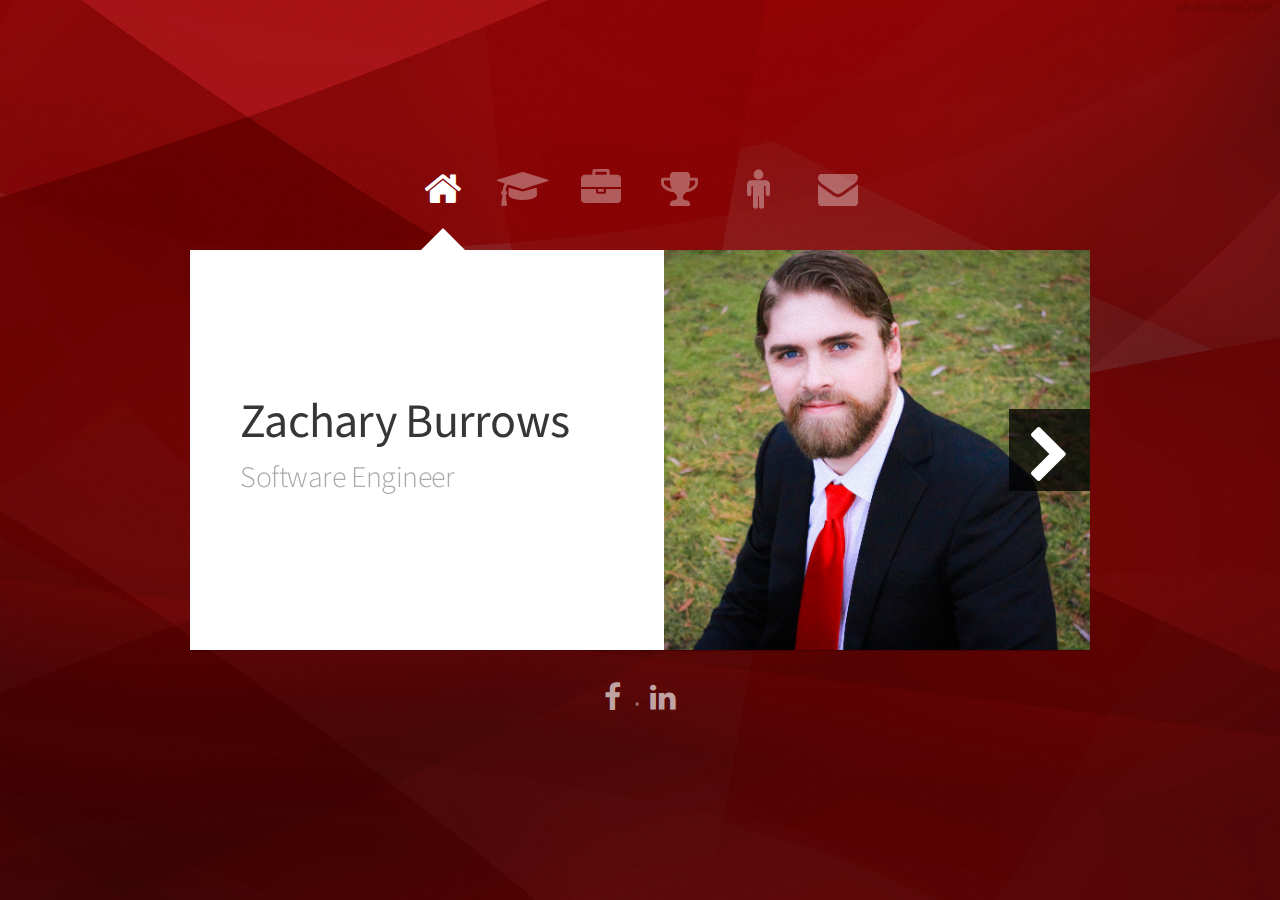
==== index.html @ f2e62079 "Got rough Award, Personal, and Contact pages up" ====
<!DOCTYPE HTML>

<html>
	<head>
		<title>Zachary Burrows</title>
		<meta charset="utf-8" />
		<meta name="viewport" content="width=device-width, initial-scale=1" />
		<!--[if lte IE 8]><script src="assets/js/ie/html5shiv.js"></script><![endif]-->
		<link rel="stylesheet" href="assets/css/main.css" />
		<noscript><link rel="stylesheet" href="assets/css/noscript.css" /></noscript>
		<!--[if lte IE 8]><link rel="stylesheet" href="assets/css/ie8.css" /><![endif]-->
	</head>
	<body>

		<!-- Wrapper-->	
			<div id="wrapper">

				<!-- Nav -->
					<nav id="nav">
						<a href="#me" class="icon fa-home active"><span>Home</span></a>
						<a href="#education" class="icon fa-graduation-cap"><span>Education</span></a>
						<a href="#work" class="icon fa-briefcase"><span>Work</span></a>
						<a href="#awards" class="icon fa-trophy"><span>Awards</span></a>
						<a href="#personal" class="icon fa-male"><span>Personal</span></a>
						<a href="#contact" class="icon fa-envelope"><span>Contact</span></a>

					</nav>

				<!-- Main -->
					<div id="main">

						<!-- Me -->
							<article id="me" class="panel">
								<header>
									<h1>Zachary Burrows</h1>
									<p>Software Engineer</p>
								</header>
								<a href="#education" class="jumplink pic">
									<span class="arrow icon fa-chevron-right"><span>See my work</span></span>
									<img src="images/me.jpg" alt="" />
								</a>
							</article>

						<!-- Education -->
							<article id="education" class="panel">
								<header>
									<h1>Education</h1>
								</header>
								<p>
									Bacheors of Science in Electrical Engineering, Minor in Computer Science, extra CS courses for fun, and starting a CS Masters Fall 2016.
									
									I guess you could say I like learning.
									
									Go ahead and check out my transcript! I suspect you'll find it satisfactory.   
								</p>
									<p>Current GPA:  3.70 / 4.00</p>
								
								
								<section>
									<div class="row">
										<div class="4u 12u$(mobile)">
											<a class="image fit"><img src="images/EasternWashingtonUniversity.png" alt=""></a>
											<p>Fall 2010 - Spring 2015</p>
										</div>
										<div class="4u 12u$(mobile)">
											<a class="image fit"><img src="images/SpokaneFallsCommunityCollege.gif" alt="">Fall 2009 - Spring 2010</a>
										</div>

										<div class="4u 12u$(mobile)">
											<a href="https://www.dropbox.com/s/ay23pczc81o7rcz/Zachary%20Burrows%20-%20Academic%20Transcript.pdf?dl=1" class="image fit"><img src="images/document-icon.png" alt="">DOWNLOAD TRANSCRIPT</a>
										</div>
									</div>
								</section>

								<section>
									<h2>Courses by Category</h2>

									<h3><br>Computer Science Coursework</h3>
									
										<table>
											<thead>
												<tr>
													<td><strong>Title</strong></td> 
													<td><strong>Grade</strong></td>
													<td><strong>Language/IDE</strong></td>
												</tr>
											</thead>
											<tr>
												<td>Programming Principles I</td> 
												<td>4.00</td>
												<td>JAVA in JGrasp</td>
											</tr>
											<tr>
												<td>Programming Principles II</td> 
												<td>4.00</td>
												<td>JAVA in JGrasp</td>
											</tr>
											<tr>
												<td>Data Structures</td> 
												<td>4.00</td>
												<td>JAVA in JGrasp</td>
											</tr>
											<tr>
												<td>Design Patterns</td> 
												<td>4.00</td>
												<td>JAVA and C# in JGrasp and VS</td>
											</tr>
											<tr>
												<td>C Programming for Engineers</td> 
												<td>3.00</td>
												<td>C in Codeblocks</td>
											</tr>
											<tr>
												<td>C and Unix Programming</td> 
												<td>4.00</td>
												<td>C in Ubuntu Terminal</td>
											</tr>
											<tr>
												<td>Operating Systems</td> 
												<td>3.20</td>
												<td>C in Ubuntu Terminal</td>
											</tr>
											
											<tr>
												<td>Relational Detabase Systems</td> 
												<td>3.80</td>
												<td>SQL in MySQL and Toad</td>
											</tr>

											<tr>
												<td>MATLAB</td> 
												<td>3.90</td>
												<td>Matlab Scripting</td>
											</tr>
											<tr>
												<td>Hardware Description Languages</td> 
												<td>3.40</td>
												<td>VHDL with Xilinx</td>
											</tr>
											
										</table>


									<h3><br>Electrical Engineering Coursework</h3>
									
										<table>
											<thead>
												<tr>
													<td><strong>Title</strong></td> 
													<td><strong>Grade</strong></td>
													<td><strong>Description</strong></td>
												</tr>
											</thead>

											<tr>
												<td>Digital Hardware</td> 
												<td>4.00</td>
												<td>Digital Design Basics, Boolean Algebra, etc.</td>
											</tr>
											<tr>
												<td>Digital Circuits</td> 
												<td>3.20</td>
												<td>Digital Circuit Design and Analysis</td>
											</tr>
											<tr>
												<td>Microcontroller Systems</td> 
												<td>4.00</td>
												<td>Microcontroller Development in C and Assembly</td>
											</tr>
											<tr>
												<td>Digital Signal Processing</td> 
												<td>3.60</td>
												<td>Digital Signal Analysis</td>
											</tr>
											<tr>
												<td>Control Systems</td> 
												<td>3.30</td>
												<td>State Machines, etc.</td>
											</tr>

											<tr>
												<td>Circuit Theory I</td> 
												<td>4.00</td>
												<td>Analog Circuit Analysis</td>
											</tr>
											<tr>
												<td>Circuit Theory II</td> 
												<td>3.90</td>
												<td>Analog Circuit Analysis</td>
											</tr>
											
											<tr>
												<td>Signals and Systems I</td> 
												<td>4.00</td>
												<td>Analog and Digital Signal Analysis</td>
											</tr>
											<tr>
												<td>Signals and Systems II</td> 
												<td>3.50</td>
												<td>Analog and Digital Signal Analysis</td>
											</tr>
											<tr>
												<td>Energy Systems</td> 
												<td>3.20</td>
												<td>Motors, Generators, and Energy Flow Analysis</td>
											</tr>
											
											<tr>
												<td>Engineering Applied EM</td> 
												<td>3.90</td>
												<td>Electromagnetism</td>
											</tr>
											
											<tr>
												<td>Senior Capstone Design Lab I</td> 
												<td>4.00</td>
												<td>Research, Design, and Documentation</td>
											</tr>
											<tr>
												<td>Senior Capstone Design Lab II</td> 
												<td>3.50</td>
												<td>Prototyping, Redesign, and Final Presentation</td>
											</tr>

											<tr>
												<td>Stochastic Processes + Lab</td> 
												<td>3.90</td>
												<td>Engineering Statistics</td>
											</tr>

											<tr>
												<td>Microelectronics I</td> 
												<td>3.30</td>
												<td>Transistors and Analog Circuit Analysis</td>
											</tr>
											<tr>
												<td>Microelectronics II</td> 
												<td>3.30</td>
												<td>Transistors and Analog Circuit Analysis</td>
											</tr>
											
											<tr>
												<td>Intro to Engineering Graphics</td> 
												<td>4.00</td>
												<td>Mechanical Drafting</td>
											</tr>
										</table>
								</section>
							</article>

						<!-- Work and Projects -->
							<article id="work" class="panel">
								<header>
									<h1>Work and Project Experience</h1>
								</header>

								<section>
									<h2>Resumé Download</h2>
									<div class="4u$ 12u$(mobile)">
										<a href="https://www.dropbox.com/s/5m5rz0taz5a165t/ZacharyBurrows%20-%20Resume.pdf?dl=1" class="image fit"><img src="images/download.png" alt=""></a>
									</div>
								</section>
								
								<section>
									<h2>Internships</h2>
									<p>
										My work has built my understanding of the tech industry, grown me into a better teammate, and taught me what I want to pursue as a career. I've been fortunate enough to work with software, manufacturing, maintenance, and product engineering teams with two globally renowned companies.
									</p>
									<div class="row">
										

										<div class="4u 12u$(mobile)">
											<a class="image fit"><img src="images/Kaiser_Aluminum.ico" alt=""></a>
											<h5>Engineering Intern</h5>
											<p>Summer 2015</p>
										</div>

										<div class="4u 12u$(mobile)">
											<a class="image fit"><img src="images/Itron.ico" alt=""></a>
											<h5>Engineering Intern</h5>
											<p>Summer 2013</p>
										</div>

										<div class="4u$ 12u$(mobile)">
											<a class="image fit"><img src="images/Itron.ico" alt=""></a>
											<h5>Engineering Intern</h5>
											<p>Summer 2012</p>
										</div>
									</div>
								</section>

								<section>
									<h2>Projects</h2>
									<p>
										I've completed a number of independent and class projects, some of which I revisit when I have ideas to improve them. This site and the Raspberry Pi web server it runs on are ongoing projects, and I'm currently working on porting my C# game "Wacky Warriors" into the Unity game engine.
									</p>
									<div class="row">
										<div class="4u 12u$(mobile)">
											<a class="image fit"><img src="images/PersonalWebsite.png" alt=""></a>
											<h5>Personal Website</h5>
											<p>December 2015 - Present</p>
										</div>
										<div class="4u 12u$(mobile)">
											<a class="image fit"><img src="images/Raspberry_Pi.jpg" alt=""></a>
											<h5>Raspberry Pi Web Server</h5>
											<p>Summer 2013 - Present</p>
										</div>
										<div class="4u 12u$(mobile)">
											<a class="image fit"><img src="images/CSCD349_Project.png" alt=""></a>
											<h5>Class Project: Wacky Warriors</h5>
											<p>Spring 2015 - Present</p>
										</div>
										<div class="4u 12u$(mobile)">
											<a class="image fit"><img src="images/WirelessPower.jpg" alt=""></a>
											<h5>Electrical Engineering Capstone: Wireless Power</h5>
											<p>Spring 2014</p>
										</div>
										<div class="4u 12u$(mobile)">
											<a class="image fit"><img src="images/technical_writing_project.jpg" alt=""></a>
											<h5>Class Project: Technical Writing</h5>
										</div>
									</div>
								</section>
							</article>

						<!-- Awards -->
							<article id="awards" class="panel">
								<header>
									<h1>Awards and Scholarships</h1>
									<p>
										Blurb here
									</p>
								</header>
								<section>
									<div class="row">
										<div class="4u 12u$(mobile)">
											<a class="image fit"><img src="images/IEEE_PES.jpg" alt=""></a>
											<h5>IEEE PES Scholar</h5>
											<p>2013 and 2014 School Years</p>
										</div>
									</div>
								</section>
							</article>

						<!-- Personal -->
							<article id="personal" class="panel">
								<header>
									<h1>Personal</h1>
									<p>
										My life hasn't been all work, school, and achievement. I love giving back and getting involved to my local community. Here are some examples of volunteer activities and just fun stuff I've been a part of.
									</p>
								</header>
								<section>
									<h3><br>Extracurricular Activities 1</h3>
									
										<table>
											<thead>
												<tr>
													<td><strong>Event</strong></td> 
													<td><strong>Description</strong></td> 
													<td><strong>Date</strong></td> 
												</tr>
											</thead>
											<tr>
												<td>Event Example that is longisher</td> 
												<td>Event description example that is relatively longish I suppose. I wonder what happens when it goes to another line...</td>
												<td>Date Example</td> 
											</tr>
										</table>
								</section>
								<section>
									<h3><br>Extracurricular Activities 2</h3>
									<div class="row">
										<div class="4u 12u$(mobile)">
											<a class="image fit"><img src="images/PersonalWebsite.png" alt=""></a>
											<h5>Personal Website</h5>
											<p>December 2015 - Present</p>
										</div>
									</div>
								</section>
							</article>

						<!-- Contact -->
							<article id="contact" class="panel">
								<header>
									<h1>Contact Me</h1>
								</header>

								<h3>Email</h3>
								<p>
									zburrows7@gmail.com
								</p>

								<h3>Phone</h3>
								<p>
									503 765 9206
								</p>

								<!--
								<section>
									<h3><br>Email</h3>
									<div class="row">
										<div class="4u 12u$(mobile)">
											<a class="image fit"><img src="images/PersonalWebsite.png" alt=""></a>
											<h5>Personal Website</h5>
											<p>December 2015 - Present</p>
										</div>
									</div>
								</section>
								-->
							</article>
					</div>

				<!-- Footer -->
					<div id="footer">
						<ul class="copyright">
							<li><a href="https://www.facebook.com/zachary.burrows.54" class="icon fa-facebook"></a></li>
							<li><a href="https://www.linkedin.com/in/zburrows" class="icon fa-linkedin"></a></li>
						</ul>
					</div>

			</div>

		<!-- Scripts -->
			<script src="assets/js/jquery.min.js"></script>
			<script src="assets/js/skel.min.js"></script>
			<script src="assets/js/skel-viewport.min.js"></script>
			<script src="assets/js/util.js"></script>
			<!--[if lte IE 8]><script src="assets/js/ie/respond.min.js"></script><![endif]-->
			<script src="assets/js/main.js"></script>

	</body>
</html>
---- assets/css/main.css ----
@import url("http://fonts.googleapis.com/css?family=Source+Sans+Pro:300,400,300italic,400italic");
@import url("font-awesome.min.css");
@charset "UTF-8";
@import url(font-awesome.min.css);
@import url("http://fonts.googleapis.com/css?family=Source+Sans+Pro:300");



/* Reset */

	html, body, div, span, applet, object, iframe, h1, h2, h3, h4, h5, h6, p, blockquote, pre, a, abbr, acronym, address, big, cite, code, del, dfn, em, img, ins, kbd, q, s, samp, small, strike, strong, sub, sup, tt, var, b, u, i, center, dl, dt, dd, ol, ul, li, fieldset, form, label, legend, table, caption, tbody, tfoot, thead, tr, th, td, article, aside, canvas, details, embed, figure, figcaption, footer, header, hgroup, menu, nav, output, ruby, section, summary, time, mark, audio, video {
		margin: 0;
		padding: 0;
		border: 0;
		font-size: 100%;
		font: inherit;
		vertical-align: baseline;
	}

	article, aside, details, figcaption, figure, footer, header, hgroup, menu, nav, section {
		display: block;
	}

	body {
		line-height: 1;
	}

	ol, ul {
		list-style: none;
	}

	blockquote, q {
		quotes: none;
	}

	blockquote:before, blockquote:after, q:before, q:after {
		content: '';
		content: none;
	}

	table {
		border-collapse: collapse;
		border-spacing: 0;
	}

	body {
		-webkit-text-size-adjust: none;
	}

/* Box Model */

	*, *:before, *:after {
		-moz-box-sizing: border-box;
		-webkit-box-sizing: border-box;
		box-sizing: border-box;
	}

/* Grid */

	.row {
		border-bottom: solid 1px transparent;
		-moz-box-sizing: border-box;
		-webkit-box-sizing: border-box;
		box-sizing: border-box;
	}

	.row > * {
		float: left;
		-moz-box-sizing: border-box;
		-webkit-box-sizing: border-box;
		box-sizing: border-box;
	}

	.row:after, .row:before {
		content: '';
		display: block;
		clear: both;
		height: 0;
	}

	.row.uniform > * > :first-child {
		margin-top: 0;
	}

	.row.uniform > * > :last-child {
		margin-bottom: 0;
	}

	.row.\30 \25 > * {
		padding: 0 0 0 0px;
	}

	.row.\30 \25 {
		margin: 0 0 -1px 0px;
	}

	.row.uniform.\30 \25 > * {
		padding: 0px 0 0 0px;
	}

	.row.uniform.\30 \25 {
		margin: 0px 0 -1px 0px;
	}

	.row > * {
		padding: 0 0 0 40px;
	}

	.row {
		margin: 0 0 -1px -40px;
	}

	.row.uniform > * {
		padding: 40px 0 0 40px;
	}

	.row.uniform {
		margin: -40px 0 -1px -40px;
	}

	.row.\32 00\25 > * {
		padding: 0 0 0 80px;
	}

	.row.\32 00\25 {
		margin: 0 0 -1px -80px;
	}

	.row.uniform.\32 00\25 > * {
		padding: 80px 0 0 80px;
	}

	.row.uniform.\32 00\25 {
		margin: -80px 0 -1px -80px;
	}

	.row.\31 50\25 > * {
		padding: 0 0 0 60px;
	}

	.row.\31 50\25 {
		margin: 0 0 -1px -60px;
	}

	.row.uniform.\31 50\25 > * {
		padding: 60px 0 0 60px;
	}

	.row.uniform.\31 50\25 {
		margin: -60px 0 -1px -60px;
	}

	.row.\35 0\25 > * {
		padding: 0 0 0 20px;
	}

	.row.\35 0\25 {
		margin: 0 0 -1px -20px;
	}

	.row.uniform.\35 0\25 > * {
		padding: 20px 0 0 20px;
	}

	.row.uniform.\35 0\25 {
		margin: -20px 0 -1px -20px;
	}

	.row.\32 5\25 > * {
		padding: 0 0 0 10px;
	}

	.row.\32 5\25 {
		margin: 0 0 -1px -10px;
	}

	.row.uniform.\32 5\25 > * {
		padding: 10px 0 0 10px;
	}

	.row.uniform.\32 5\25 {
		margin: -10px 0 -1px -10px;
	}

	.\31 2u, .\31 2u\24 {
		width: 100%;
		clear: none;
		margin-left: 0;
	}

	.\31 1u, .\31 1u\24 {
		width: 91.6666666667%;
		clear: none;
		margin-left: 0;
	}

	.\31 0u, .\31 0u\24 {
		width: 83.3333333333%;
		clear: none;
		margin-left: 0;
	}

	.\39 u, .\39 u\24 {
		width: 75%;
		clear: none;
		margin-left: 0;
	}

	.\38 u, .\38 u\24 {
		width: 66.6666666667%;
		clear: none;
		margin-left: 0;
	}

	.\37 u, .\37 u\24 {
		width: 58.3333333333%;
		clear: none;
		margin-left: 0;
	}

	.\36 u, .\36 u\24 {
		width: 50%;
		clear: none;
		margin-left: 0;
	}

	.\35 u, .\35 u\24 {
		width: 41.6666666667%;
		clear: none;
		margin-left: 0;
	}

	.\34 u, .\34 u\24 {
		width: 33.3333333333%;
		clear: none;
		margin-left: 0;
	}

	.\33 u, .\33 u\24 {
		width: 25%;
		clear: none;
		margin-left: 0;
	}

	.\32 u, .\32 u\24 {
		width: 16.6666666667%;
		clear: none;
		margin-left: 0;
	}

	.\31 u, .\31 u\24 {
		width: 8.3333333333%;
		clear: none;
		margin-left: 0;
	}

	.\31 2u\24 + *,
	.\31 1u\24 + *,
	.\31 0u\24 + *,
	.\39 u\24 + *,
	.\38 u\24 + *,
	.\37 u\24 + *,
	.\36 u\24 + *,
	.\35 u\24 + *,
	.\34 u\24 + *,
	.\33 u\24 + *,
	.\32 u\24 + *,
	.\31 u\24 + * {
		clear: left;
	}

	.\-11u {
		margin-left: 91.66667%;
	}

	.\-10u {
		margin-left: 83.33333%;
	}

	.\-9u {
		margin-left: 75%;
	}

	.\-8u {
		margin-left: 66.66667%;
	}

	.\-7u {
		margin-left: 58.33333%;
	}

	.\-6u {
		margin-left: 50%;
	}

	.\-5u {
		margin-left: 41.66667%;
	}

	.\-4u {
		margin-left: 33.33333%;
	}

	.\-3u {
		margin-left: 25%;
	}

	.\-2u {
		margin-left: 16.66667%;
	}

	.\-1u {
		margin-left: 8.33333%;
	}

	@media screen and (min-width: 737px) {

		.row > * {
			padding: 25px 0 0 25px;
		}

		.row {
			margin: -25px 0 -1px -25px;
		}

		.row.uniform > * {
			padding: 25px 0 0 25px;
		}

		.row.uniform {
			margin: -25px 0 -1px -25px;
		}

		.row.\32 00\25 > * {
			padding: 50px 0 0 50px;
		}

		.row.\32 00\25 {
			margin: -50px 0 -1px -50px;
		}

		.row.uniform.\32 00\25 > * {
			padding: 50px 0 0 50px;
		}

		.row.uniform.\32 00\25 {
			margin: -50px 0 -1px -50px;
		}

		.row.\31 50\25 > * {
			padding: 37.5px 0 0 37.5px;
		}

		.row.\31 50\25 {
			margin: -37.5px 0 -1px -37.5px;
		}

		.row.uniform.\31 50\25 > * {
			padding: 37.5px 0 0 37.5px;
		}

		.row.uniform.\31 50\25 {
			margin: -37.5px 0 -1px -37.5px;
		}

		.row.\35 0\25 > * {
			padding: 12.5px 0 0 12.5px;
		}

		.row.\35 0\25 {
			margin: -12.5px 0 -1px -12.5px;
		}

		.row.uniform.\35 0\25 > * {
			padding: 12.5px 0 0 12.5px;
		}

		.row.uniform.\35 0\25 {
			margin: -12.5px 0 -1px -12.5px;
		}

		.row.\32 5\25 > * {
			padding: 6.25px 0 0 6.25px;
		}

		.row.\32 5\25 {
			margin: -6.25px 0 -1px -6.25px;
		}

		.row.uniform.\32 5\25 > * {
			padding: 6.25px 0 0 6.25px;
		}

		.row.uniform.\32 5\25 {
			margin: -6.25px 0 -1px -6.25px;
		}

		.\31 2u\28desktop\29, .\31 2u\24\28desktop\29 {
			width: 100%;
			clear: none;
			margin-left: 0;
		}

		.\31 1u\28desktop\29, .\31 1u\24\28desktop\29 {
			width: 91.6666666667%;
			clear: none;
			margin-left: 0;
		}

		.\31 0u\28desktop\29, .\31 0u\24\28desktop\29 {
			width: 83.3333333333%;
			clear: none;
			margin-left: 0;
		}

		.\39 u\28desktop\29, .\39 u\24\28desktop\29 {
			width: 75%;
			clear: none;
			margin-left: 0;
		}

		.\38 u\28desktop\29, .\38 u\24\28desktop\29 {
			width: 66.6666666667%;
			clear: none;
			margin-left: 0;
		}

		.\37 u\28desktop\29, .\37 u\24\28desktop\29 {
			width: 58.3333333333%;
			clear: none;
			margin-left: 0;
		}

		.\36 u\28desktop\29, .\36 u\24\28desktop\29 {
			width: 50%;
			clear: none;
			margin-left: 0;
		}

		.\35 u\28desktop\29, .\35 u\24\28desktop\29 {
			width: 41.6666666667%;
			clear: none;
			margin-left: 0;
		}

		.\34 u\28desktop\29, .\34 u\24\28desktop\29 {
			width: 33.3333333333%;
			clear: none;
			margin-left: 0;
		}

		.\33 u\28desktop\29, .\33 u\24\28desktop\29 {
			width: 25%;
			clear: none;
			margin-left: 0;
		}

		.\32 u\28desktop\29, .\32 u\24\28desktop\29 {
			width: 16.6666666667%;
			clear: none;
			margin-left: 0;
		}

		.\31 u\28desktop\29, .\31 u\24\28desktop\29 {
			width: 8.3333333333%;
			clear: none;
			margin-left: 0;
		}

		.\31 2u\24\28desktop\29 + *,
		.\31 1u\24\28desktop\29 + *,
		.\31 0u\24\28desktop\29 + *,
		.\39 u\24\28desktop\29 + *,
		.\38 u\24\28desktop\29 + *,
		.\37 u\24\28desktop\29 + *,
		.\36 u\24\28desktop\29 + *,
		.\35 u\24\28desktop\29 + *,
		.\34 u\24\28desktop\29 + *,
		.\33 u\24\28desktop\29 + *,
		.\32 u\24\28desktop\29 + *,
		.\31 u\24\28desktop\29 + * {
			clear: left;
		}

		.\-11u\28desktop\29 {
			margin-left: 91.66667%;
		}

		.\-10u\28desktop\29 {
			margin-left: 83.33333%;
		}

		.\-9u\28desktop\29 {
			margin-left: 75%;
		}

		.\-8u\28desktop\29 {
			margin-left: 66.66667%;
		}

		.\-7u\28desktop\29 {
			margin-left: 58.33333%;
		}

		.\-6u\28desktop\29 {
			margin-left: 50%;
		}

		.\-5u\28desktop\29 {
			margin-left: 41.66667%;
		}

		.\-4u\28desktop\29 {
			margin-left: 33.33333%;
		}

		.\-3u\28desktop\29 {
			margin-left: 25%;
		}

		.\-2u\28desktop\29 {
			margin-left: 16.66667%;
		}

		.\-1u\28desktop\29 {
			margin-left: 8.33333%;
		}

	}

	@media screen and (max-width: 736px) {

		.row > * {
			padding: 15px 0 0 15px;
		}

		.row {
			margin: -15px 0 -1px -15px;
		}

		.row.uniform > * {
			padding: 15px 0 0 15px;
		}

		.row.uniform {
			margin: -15px 0 -1px -15px;
		}

		.row.\32 00\25 > * {
			padding: 30px 0 0 30px;
		}

		.row.\32 00\25 {
			margin: -30px 0 -1px -30px;
		}

		.row.uniform.\32 00\25 > * {
			padding: 30px 0 0 30px;
		}

		.row.uniform.\32 00\25 {
			margin: -30px 0 -1px -30px;
		}

		.row.\31 50\25 > * {
			padding: 22.5px 0 0 22.5px;
		}

		.row.\31 50\25 {
			margin: -22.5px 0 -1px -22.5px;
		}

		.row.uniform.\31 50\25 > * {
			padding: 22.5px 0 0 22.5px;
		}

		.row.uniform.\31 50\25 {
			margin: -22.5px 0 -1px -22.5px;
		}

		.row.\35 0\25 > * {
			padding: 7.5px 0 0 7.5px;
		}

		.row.\35 0\25 {
			margin: -7.5px 0 -1px -7.5px;
		}

		.row.uniform.\35 0\25 > * {
			padding: 7.5px 0 0 7.5px;
		}

		.row.uniform.\35 0\25 {
			margin: -7.5px 0 -1px -7.5px;
		}

		.row.\32 5\25 > * {
			padding: 3.75px 0 0 3.75px;
		}

		.row.\32 5\25 {
			margin: -3.75px 0 -1px -3.75px;
		}

		.row.uniform.\32 5\25 > * {
			padding: 3.75px 0 0 3.75px;
		}

		.row.uniform.\32 5\25 {
			margin: -3.75px 0 -1px -3.75px;
		}

		.\31 2u\28mobile\29, .\31 2u\24\28mobile\29 {
			width: 100%;
			clear: none;
			margin-left: 0;
		}

		.\31 1u\28mobile\29, .\31 1u\24\28mobile\29 {
			width: 91.6666666667%;
			clear: none;
			margin-left: 0;
		}

		.\31 0u\28mobile\29, .\31 0u\24\28mobile\29 {
			width: 83.3333333333%;
			clear: none;
			margin-left: 0;
		}

		.\39 u\28mobile\29, .\39 u\24\28mobile\29 {
			width: 75%;
			clear: none;
			margin-left: 0;
		}

		.\38 u\28mobile\29, .\38 u\24\28mobile\29 {
			width: 66.6666666667%;
			clear: none;
			margin-left: 0;
		}

		.\37 u\28mobile\29, .\37 u\24\28mobile\29 {
			width: 58.3333333333%;
			clear: none;
			margin-left: 0;
		}

		.\36 u\28mobile\29, .\36 u\24\28mobile\29 {
			width: 50%;
			clear: none;
			margin-left: 0;
		}

		.\35 u\28mobile\29, .\35 u\24\28mobile\29 {
			width: 41.6666666667%;
			clear: none;
			margin-left: 0;
		}

		.\34 u\28mobile\29, .\34 u\24\28mobile\29 {
			width: 33.3333333333%;
			clear: none;
			margin-left: 0;
		}

		.\33 u\28mobile\29, .\33 u\24\28mobile\29 {
			width: 25%;
			clear: none;
			margin-left: 0;
		}

		.\32 u\28mobile\29, .\32 u\24\28mobile\29 {
			width: 16.6666666667%;
			clear: none;
			margin-left: 0;
		}

		.\31 u\28mobile\29, .\31 u\24\28mobile\29 {
			width: 8.3333333333%;
			clear: none;
			margin-left: 0;
		}

		.\31 2u\24\28mobile\29 + *,
		.\31 1u\24\28mobile\29 + *,
		.\31 0u\24\28mobile\29 + *,
		.\39 u\24\28mobile\29 + *,
		.\38 u\24\28mobile\29 + *,
		.\37 u\24\28mobile\29 + *,
		.\36 u\24\28mobile\29 + *,
		.\35 u\24\28mobile\29 + *,
		.\34 u\24\28mobile\29 + *,
		.\33 u\24\28mobile\29 + *,
		.\32 u\24\28mobile\29 + *,
		.\31 u\24\28mobile\29 + * {
			clear: left;
		}

		.\-11u\28mobile\29 {
			margin-left: 91.66667%;
		}

		.\-10u\28mobile\29 {
			margin-left: 83.33333%;
		}

		.\-9u\28mobile\29 {
			margin-left: 75%;
		}

		.\-8u\28mobile\29 {
			margin-left: 66.66667%;
		}

		.\-7u\28mobile\29 {
			margin-left: 58.33333%;
		}

		.\-6u\28mobile\29 {
			margin-left: 50%;
		}

		.\-5u\28mobile\29 {
			margin-left: 41.66667%;
		}

		.\-4u\28mobile\29 {
			margin-left: 33.33333%;
		}

		.\-3u\28mobile\29 {
			margin-left: 25%;
		}

		.\-2u\28mobile\29 {
			margin-left: 16.66667%;
		}

		.\-1u\28mobile\29 {
			margin-left: 8.33333%;
		}

	}

/* Basic */

	body {
		background-image: url("images/overlay.png"), url("images/bg.jpg");
		background-repeat: repeat, no-repeat;
		background-size: auto, 100% 100%;
		font-family: 'Source Sans Pro', sans-serif;
		font-weight: 300;
		color: #777777;
	}

		body.is-loading *, body.is-loading *:before, body.is-loading *:after {
			-moz-transition: none !important;
			-webkit-transition: none !important;
			-ms-transition: none !important;
			transition: none !important;
			-moz-animation: none !important;
			-webkit-animation: none !important;
			-ms-animation: none !important;
			animation: none !important;
		}

	input, textarea, select {
		font-family: 'Source Sans Pro', sans-serif;
		font-weight: 300;
		color: #777777;
	}

	strong, b, h1, h2, h3, h4, h5, h6 {
		font-weight: 400;
		color: #363636;
	}

	blockquote {
		border-left: solid 0.5em #ddd;
		padding: 1em 0 1em 2em;
		font-style: italic;
	}

	em, i {
		font-style: italic;
	}

	hr {
		border: 0;
		border-top: solid 1px #ddd;
		padding: 1.5em 0 0 0;
		margin: 1.75em 0 0 0;
	}

	sub {
		position: relative;
		top: 0.5em;
		font-size: 0.8em;
	}

	sup {
		position: relative;
		top: -0.5em;
		font-size: 0.8em;
	}

	br.clear {
		clear: both;
	}

	p, ul, ol, dl, table, blockquote, form {
		margin-bottom: 2em;
	}

/* Table */

	table {
		width: 100%;
	}

		table.default tbody tr {
			border-bottom: solid 1px #f4f4f4;
		}

		table.default td {
			padding: 0.5em 1em 0.5em 1em;
		}

		table.default th {
			text-align: left;
			font-weight: 400;
			padding: 0.5em 1em 0.5em 1em;
		}

		table.default thead {
			border-bottom: solid 2px #f4f4f4;
		}

/* Form */
	form label {
		display: block;
		font-weight: 400;
		color: #363636;
		margin: 0 0 1em 0;
	}

	form input[type="text"],
	form input[type="email"],
	form input[type="password"],
	form select,
	form textarea {
		-webkit-appearance: none;
		border: 0;
		background: #f4f4f4;
		padding: 0.75em;
		width: 100%;
		-moz-transition: background-color .25s ease-in-out;
		-webkit-transition: background-color .25s ease-in-out;
		-ms-transition: background-color .25s ease-in-out;
		transition: background-color .25s ease-in-out;
	}

		form input[type="text"]:focus,
		form input[type="email"]:focus,
		form input[type="password"]:focus,
		form select:focus,
		form textarea:focus {
			background: #f8f8f8;
		}

	form input[type="text"],
	form input[type="email"],
	form input[type="password"],
	form select {
		line-height: 1.35em;
	}

	form ::-webkit-input-placeholder {
		color: #999;
	}

	form :-moz-placeholder {
		color: #999;
	}

	form ::-moz-placeholder {
		color: #999;
	}

	form :-ms-input-placeholder {
		color: #999;
	}

/* Section/Article */

	section, article {
		margin-bottom: 3em;
	}

		section > :last-child, section:last-child, article > :last-child, article:last-child {
			margin-bottom: 0;
		}

	header > p {
		color: #aaa;
	}

/* Image */

	.image {
		display: inline-block;
	}

		.image img {
			display: block;
			width: 100%;
		}

		.image.fit {
			display: block;
			width: 100%;
		}

		.image.featured {
			display: block;
			width: 100%;
			margin: 0 0 2em 0;
		}

		.image.left {
			float: left;
			margin: 0 2em 2em 0;
		}

		.image.centered {
			display: block;
			margin: 0 0 2em 0;
		}

			.image.centered img {
				margin: 0 auto;
				width: auto;
			}

/* Button */

	input[type="button"],
	input[type="submit"],
	input[type="reset"],
	button,
	.button {
		-webkit-appearance: none;
		display: inline-block;
		background-color: #222222;
		color: #ffffff;
		border: 0;
		cursor: pointer;
		outline: 0;
		-moz-transition: background-color .25s ease-in-out;
		-webkit-transition: background-color .25s ease-in-out;
		-ms-transition: background-color .25s ease-in-out;
		transition: background-color .25s ease-in-out;
	}

		input[type="button"]:hover,
		input[type="submit"]:hover,
		input[type="reset"]:hover,
		button:hover,
		.button:hover {
			background-color: #333333;
		}

		input[type="button"]:active,
		input[type="submit"]:active,
		input[type="reset"]:active,
		button:active,
		.button:active {
			background-color: #444444;
		}

		input[type="button"].alt,
		input[type="submit"].alt,
		input[type="reset"].alt,
		button.alt,
		.button.alt {
			background-color: #777777;
		}

			input[type="button"].alt:hover,
			input[type="submit"].alt:hover,
			input[type="reset"].alt:hover,
			button.alt:hover,
			.button.alt:hover {
				background-color: #888888;
			}

			input[type="button"].alt:active,
			input[type="submit"].alt:active,
			input[type="reset"].alt:active,
			button.alt:active,
			.button.alt:active {
				background-color: #999999;
			}

/* List */

	ul.default {
		list-style: disc;
		padding-left: 1em;
	}

		ul.default li {
			padding-left: 0.5em;
		}

	ul.actions li {
		display: inline-block;
		margin-left: 0.5em;
	}

		ul.actions li:first-child {
			margin-left: 0;
		}

	ol.default {
		list-style: decimal;
		padding-left: 1.25em;
	}

		ol.default li {
			padding-left: 0.25em;
		}

/* Icons */

	.icon {
		position: relative;
		text-decoration: none;
	}

		.icon:before {
			-moz-osx-font-smoothing: grayscale;
			-webkit-font-smoothing: antialiased;
			font-family: FontAwesome;
			font-style: normal;
			font-weight: normal;
			text-transform: none !important;
			font-size: 2em;
		}

		.icon > .label {
			display: none;
		}

/* Nav */

	#nav a {
		position: relative;
		display: inline-block;
		color: #ffffff;
		width: 1em;
		height: 1em;
		line-height: 0.9em;
	}

		#nav a.icon:before {
			padding-right: 0;
		}

/* Panels */

	#main {
		position: relative;
		overflow: hidden;
	}

	.panel {
		position: relative;
	}

/* Me */

	#me .pic {
		position: relative;
		display: block;
	}

		#me .pic:before {
			content: '';
			position: absolute;
			top: 0;
			left: 0;
			background: url("images/overlay.png");
			width: 100%;
			height: 100%;
			z-index: 1;
		}

/* Footer */

	#footer {
		color: #ccc;
		color: rgba(255, 255, 255, 0.45);
	}

		#footer a {
			color: #ddd;
			color: rgba(255, 255, 255, 0.65);
			-moz-transition: color .25s ease-in-out;
			-webkit-transition: color .25s ease-in-out;
			-ms-transition: color .25s ease-in-out;
			transition: color .25s ease-in-out;
		}

			#footer a:hover {
				color: white;
			}

		#footer .copyright li {
			display: inline-block;
		}

			#footer .copyright li:before {
				display: inline;
				content: '\2022';
				padding: 0 0.75em 0 0.75em;
			}

			#footer .copyright li:first-child:before {
				display: none;
			}

/* Desktop */

	@media screen and (min-width: 737px) {

		/* Basic */

			html {
				min-width: 100%;
				min-height: 100%;
			}

			body {
				width: 100%;
				min-width: 1000px;
				min-height: 100%;
				overflow-y: scroll;
				background-attachment: fixed;
				font-size: 14pt;
				line-height: 1.75em;
			}

			input, textarea, select {
				font-size: 14pt;
				line-height: 1.75em;
			}

			h1 {
				font-size: 2.4em;
				letter-spacing: -0.015em;
			}

			h2 {
				font-size: 1.8em;
				letter-spacing: -0.015em;
			}

			h3, h4, h5, h6 {
				font-size: 1.25em;
				letter-spacing: -0.015em;
			}

		/* Section/Article */

			header {
				margin: 0 0 1.5em 0;
			}

				header > p {
					margin: 0.5em 0 0 0;
				}

		/* Button */

			input[type="button"],
			input[type="submit"],
			input[type="reset"],
			button,
			.button {
				padding: 0.7em 1.5em 0.7em 1.5em;
			}

				input[type="button"].small,
				input[type="submit"].small,
				input[type="reset"].small,
				button.small,
				.button.small {
					font-size: 0.75em;
				}

				input[type="button"].big,
				input[type="submit"].big,
				input[type="reset"].big,
				button.big,
				.button.big {
					font-size: 1.25em;
					padding: 0.5em 1.25em 0.5em 1.25em;
				}

				input[type="button"].huge,
				input[type="submit"].huge,
				input[type="reset"].huge,
				button.huge,
				.button.huge {
					font-size: 1.5em;
					padding: 0.5em 1.25em 0.5em 1.25em;
				}

		/* Wrapper */

			#wrapper {
				width: 45em;
				margin: 0 auto;
				opacity: 0.00001;
			}

				#wrapper.tall {
					padding-bottom: 6em;
				}

		/* Nav */

			#nav {
				text-align: center;
				height: 4.25em;
				cursor: default;
			}

				#nav a {
					font-size: 2.5em;
					margin: 0 0.25em 0 0.25em;
					opacity: 0.35;
					outline: 0;
					-moz-transition: opacity .25s ease-in-out;
					-webkit-transition: opacity .25s ease-in-out;
					-ms-transition: opacity .25s ease-in-out;
					transition: opacity .25s ease-in-out;
				}

					#nav a:before {
						font-size: 0.8em;
					}

					#nav a:after {
						content: '';
						display: block;
						position: absolute;
						left: 50%;
						bottom: -0.75em;
						margin-left: -0.5em;
						border-bottom: solid 0em #ffffff;
						border-left: solid 0.5em transparent;
						border-right: solid 0.5em transparent;
						-moz-transition: border-bottom-width .25s ease-in-out;
						-webkit-transition: border-bottom-width .25s ease-in-out;
						-ms-transition: border-bottom-width .25s ease-in-out;
						transition: border-bottom-width .25s ease-in-out;
					}

					#nav a span {
						display: block;
						position: absolute;
						background: #222222;
						color: #ffffff;
						top: -2.75em;
						font-size: 0.3em;
						height: 2.25em;
						line-height: 2.25em;
						left: 50%;
						opacity: 0;
						-moz-transition: opacity .25s ease-in-out;
						-webkit-transition: opacity .25s ease-in-out;
						-ms-transition: opacity .25s ease-in-out;
						transition: opacity .25s ease-in-out;
						width: 5.5em;
						margin-left: -2.75em;
					}

						#nav a span:after {
							content: '';
							display: block;
							position: absolute;
							bottom: -0.4em;
							left: 50%;
							margin-left: -0.6em;
							border-top: solid 0.6em #222222;
							border-left: solid 0.6em transparent;
							border-right: solid 0.6em transparent;
						}

					#nav a:hover {
						opacity: 1.0;
					}

						#nav a:hover span {
							opacity: 1.0;
						}

					#nav a.active {
						opacity: 1.0;
					}

						#nav a.active:after {
							border-bottom-width: 0.5em;
						}

		/* Panels */

			#main {
				width: 45em;
				background: #ffffff;
				box-shadow: 0px 1px 0px 0px rgba(0, 0, 0, 0.25);
			}

			.panel {
				padding: 3.5em 2.5em 3.5em 2.5em;
				position: absolute;
				top: 0;
				left: 0;
				width: 45em;
			}

		/* Me */

			#me {
				padding: 0;
				height: 20em;
			}

				#me .pic {
					display: block;
					position: absolute;
					right: -1px;
					top: 0;
					height: 100%;
					text-decoration: none;
				}

					#me .pic img {
						position: relative;
						display: block;
						height: 100%;
					}

					#me .pic .arrow {
						display: block;
						position: absolute;
						right: 0;
						top: 50%;
						margin-top: -1.375em;
						width: 2.75em;
						height: 2.75em;
						background: #000;
						background: rgba(0, 0, 0, 0.75);
						color: #ffffff;
						text-align: center;
						line-height: 2.75em;
						font-size: 1.5em;
						z-index: 1;
						-moz-transition: width .15s ease-in-out, padding-right .15s ease-in-out;
						-webkit-transition: width .15s ease-in-out, padding-right .15s ease-in-out;
						-ms-transition: width .15s ease-in-out, padding-right .15s ease-in-out;
						transition: width .15s ease-in-out, padding-right .15s ease-in-out;
					}

						#me .pic .arrow:before {
							position: relative;
							padding-right: 0;
							top: 0.125em;
						}

						#me .pic .arrow span {
							display: block;
							text-indent: -9999px;
						}

					#me .pic:hover .arrow {
						width: 3em;
						padding-right: 0.25em;
					}

				#me header {
					position: absolute;
					left: 0;
					top: 0;
					width: 100%;
					height: 100%;
					margin-left: 2.5em;
				}

					#me header > h1 {
						position: absolute;
						left: 0;
						bottom: 52.5%;
						margin: 0;
					}

					#me header > p {
						position: absolute;
						left: 0;
						top: 52.5%;
						font-size: 1.5em;
						letter-spacing: -0.015em;
						margin-top: 0;
					}

		/* Footer */

			#footer {
				text-align: center;
				padding: 2em 0 0 0;
				font-size: 0.75em;
			}

	}

/* Mobile */

	@media screen and (max-width: 736px) {

		/* Basic */

			body, input, textarea, select {
				font-size: 11pt;
				line-height: 1.75em;
			}

			h1, h2 {
				font-size: 1.75em;
				letter-spacing: -0.025em;
			}

			h3, h4, h5, h6 {
				font-size: 1.25em;
				letter-spacing: -0.025em;
			}

		/* Section/Article */

			header {
				margin: 0 0 1.5em 0;
			}

				header > p {
					margin: 0.5em 0 0 0;
				}

		/* Table */

			table.style1 {
				overflow-x: scroll;
			}

		/* List */

			ul.actions li {
				display: block;
				margin: 0.5em 0 0 0;
			}

				ul.actions li:first-child {
					margin-top: 0;
				}

		/* Button */

			input[type="button"],
			input[type="submit"],
			input[type="reset"],
			button,
			.button {
				display: block;
				width: 100%;
				padding: 0.75em 0 0.75em 0;
				text-align: center;
			}

		/* Wrapper */

			#wrapper {
				padding: 7px;
			}

		/* Nav */

			#nav {
				text-align: center;
				margin: 6px 0 8px 0;
			}

				#nav a {
					font-size: 2em;
					opacity: 0.5;
					outline: 0;
					width: 1.5em;
					height: 1.5em;
					line-height: 1.35em;
					margin: 0 0.25em 0 0.25em;
				}

					#nav a:active {
						opacity: 1.0;
					}

					#nav a span {
						display: none;
					}

		/* Panels */

			#main {
				background: none;
			}

			.panel {
				padding: 15px 15px 15px 15px;
				margin: 0 0 7px 0;
				background: #ffffff;
				box-shadow: 0px 1px 0px 0px rgba(0, 0, 0, 0.25);
			}

				.panel header {
					padding-top: 1em;
				}

		/* Me */

			#me .pic {
				width: 100%;
			}

				#me .pic img {
					display: block;
					width: 100%;
				}

				#me .pic .arrow {
					display: none;
				}

			#me header {
				text-align: center;
			}

				#me header > h1 {
					font-size: 2.15em;
					letter-spacing: -0.025em;
				}

				#me header > p {
					font-size: 1.25em;
				}

		/* Footer */

			#footer {
				text-align: center;
				padding: 2em 0 0 0;
				font-size: 0.85em;
			}

				#footer .copyright li {
					display: block;
				}

					#footer .copyright li:before {
						display: none;
					}

	}
---- assets/css/noscript.css ----
/*
	Astral by HTML5 UP
	html5up.net | @n33co
	Free for personal and commercial use under the CCA 3.0 license (html5up.net/license)
*/

/* Wrapper */

	#wrapper {
		opacity: 1.0;
	}

/* Nav */

	#nav {
		margin-top: 4em;
	}

		#nav a {
			opacity: 1.0;
		}

			#nav a:before, #nav a:after {
				display: none;
			}

			#nav a span {
				top: 0;
				opacity: 1.0;
			}

				#nav a span:after {
					display: none;
				}

/* Panels */

	#main {
		background: none;
		box-shadow: none;
	}

	.panel {
		position: relative;
		background: #ffffff;
		box-shadow: 0px 1px 0px 0px rgba(0, 0, 0, 0.25);
	}
---- assets/css/ie8.css ----
/*
	Astral by HTML5 UP
	html5up.net | @n33co
	Free for personal and commercial use under the CCA 3.0 license (html5up.net/license)
*/

/* Basic */

	body {
		background-image: url("images/bg.jpg");
		background-size: cover;
		-ms-behavior: url("assets/js/ie/backgroundsize.min.htc");
	}

/* Section/Article */

	section > .last-child, section.last-child, article > .last-child, article.last-child {
		margin-bottom: 0;
	}

/* Nav */

	#nav a span {
		display: none !important;
	}

	#nav a:before {
		font-size: 1.75em;
	}
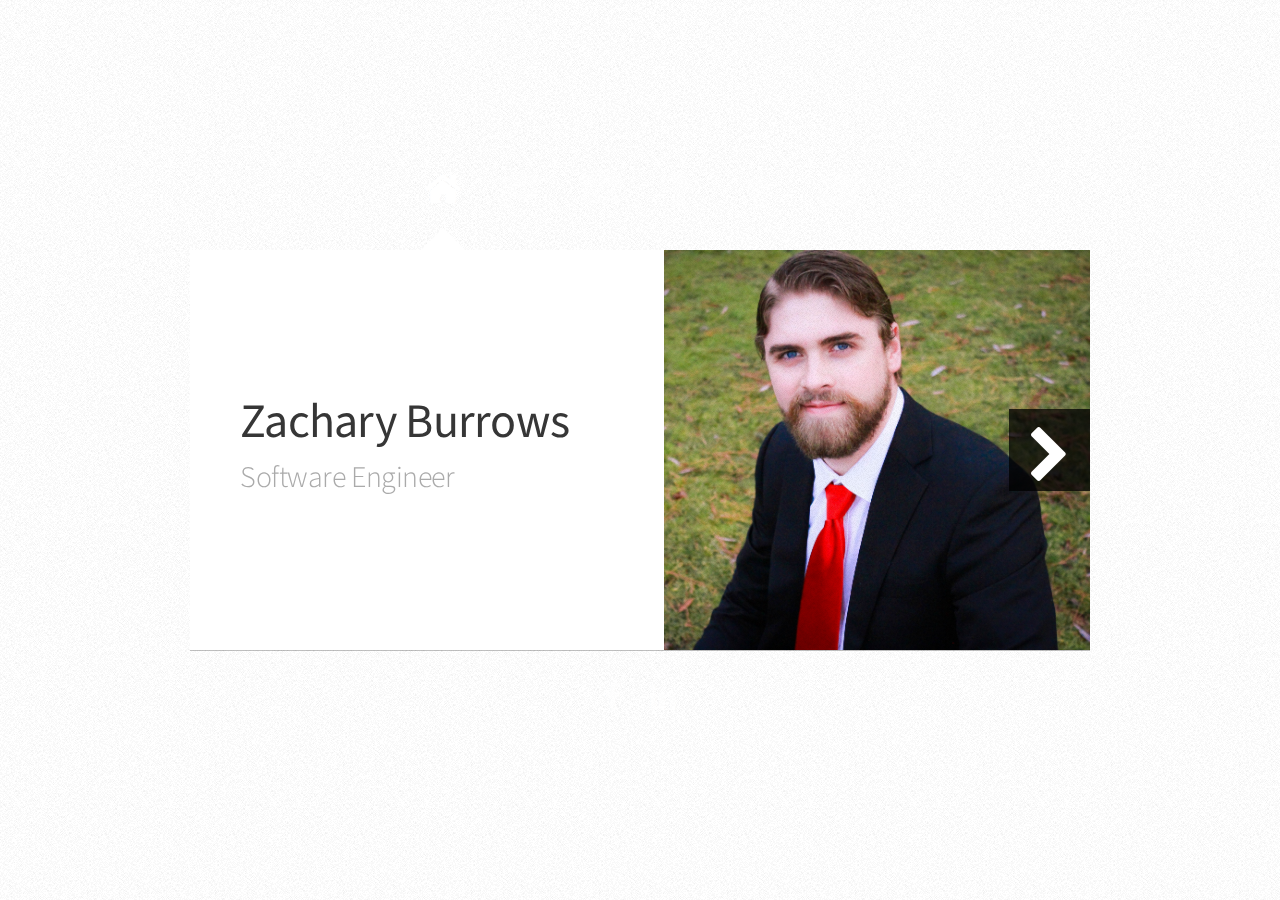
==== commit c244a342: "made background hosted on Imgur instead of locally" ====
--- a/index.html
+++ b/index.html
@@ -53,9 +53,18 @@
 									
 									Go ahead and check out my transcript! I suspect you'll find it satisfactory.   
 								</p>
-									<p>Current GPA:  3.70 / 4.00</p>
+									<p>Cumulative GPA:  3.70 / 4.00</p>
 								
+								<h2>Transcript Download</h2>
+								<section>
+									<div class="row">
+										<div class="4u 12u$(mobile)">
+											<a  href="https://www.dropbox.com/s/ay23pczc81o7rcz/Zachary%20Burrows%20-%20Academic%20Transcript.pdf?dl=1"  class="image fit"><img src="images/download.png" alt=""></a>
+										</div>
+									</div>
+								</section> 
 								
+								<h2>Overview</h2>
 								<section>
 									<div class="row">
 										<div class="4u 12u$(mobile)">
@@ -64,10 +73,6 @@
 										</div>
 										<div class="4u 12u$(mobile)">
 											<a class="image fit"><img src="images/SpokaneFallsCommunityCollege.gif" alt="">Fall 2009 - Spring 2010</a>
-										</div>
-
-										<div class="4u 12u$(mobile)">
-											<a href="https://www.dropbox.com/s/ay23pczc81o7rcz/Zachary%20Burrows%20-%20Academic%20Transcript.pdf?dl=1" class="image fit"><img src="images/document-icon.png" alt="">DOWNLOAD TRANSCRIPT</a>
 										</div>
 									</div>
 								</section>
@@ -268,10 +273,15 @@
 									</p>
 									<div class="row">
 										
-
+										<div class="4u 12u$(mobile)">
+											<a class="image fit"><img src="images/Itron.ico" alt=""></a>
+											<h5>IoT Engineering Intern</h5>
+											<p>May 2016 - Present</p>
+										</div>
+										
 										<div class="4u 12u$(mobile)">
 											<a class="image fit"><img src="images/Kaiser_Aluminum.ico" alt=""></a>
-											<h5>Engineering Intern</h5>
+											<h5>Electrical Engineering Intern</h5>
 											<p>Summer 2015</p>
 										</div>
 
--- a/assets/css/main.css
+++ b/assets/css/main.css
@@ -746,7 +746,7 @@
 /* Basic */
 
 	body {
-		background-image: url("images/overlay.png"), url("images/bg.jpg");
+		background-image: url("images/overlay.png"), url("http://imgur.com/LJcoW1a");
 		background-repeat: repeat, no-repeat;
 		background-size: auto, 100% 100%;
 		font-family: 'Source Sans Pro', sans-serif;
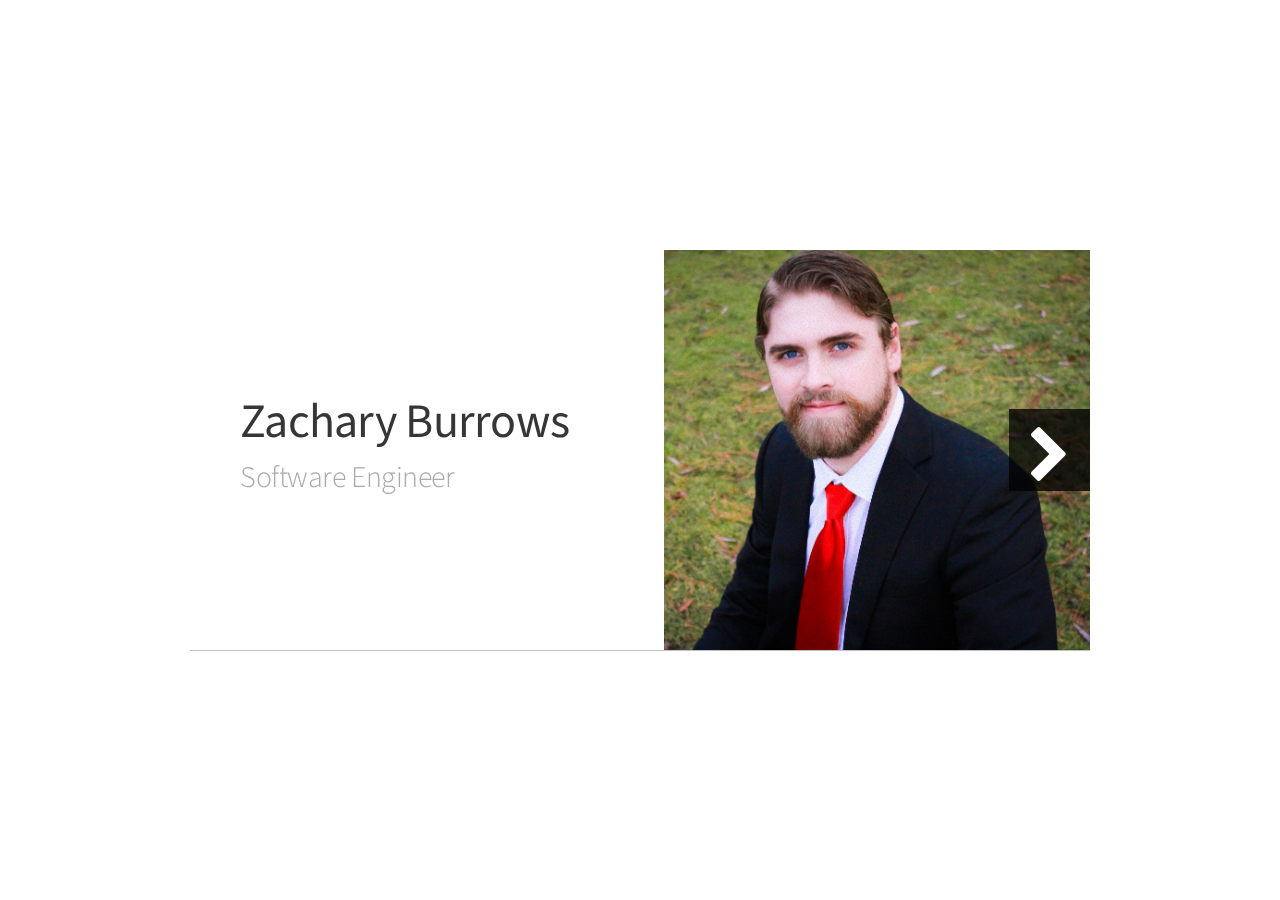
==== commit 2943cbe5: "Attempt to fix personal website pic, added latest work and school info - sw engineer at Itron and st" ====
--- a/index.html
+++ b/index.html
@@ -47,13 +47,13 @@
 									<h1>Education</h1>
 								</header>
 								<p>
-									Bacheors of Science in Electrical Engineering, Minor in Computer Science, extra CS courses for fun, and starting a CS Masters Fall 2016.
+									Bacheors of Science in Electrical Engineering, Minor in Computer Science, extra CS courses for fun, and pursuing a Masters in Computer Science.
 									
 									I guess you could say I like learning.
 									
-									Go ahead and check out my transcript! I suspect you'll find it satisfactory.   
+									Go ahead and check out my transcript! I suspect you'll find it satisfactory.
 								</p>
-									<p>Cumulative GPA:  3.70 / 4.00</p>
+									<p>ECumulative GPA:  3.70 / 4.00  (Eastern Washington University)</p>
 								
 								<h2>Transcript Download</h2>
 								<section>
@@ -68,6 +68,10 @@
 								<section>
 									<div class="row">
 										<div class="4u 12u$(mobile)">
+											<a class="image fit"><img src="images/georgiatech.png" alt=""></a>
+											<p>Spring 2017 - TBD</p>
+										</div>
+										<div class="4u 12u$(mobile)">
 											<a class="image fit"><img src="images/EasternWashingtonUniversity.png" alt=""></a>
 											<p>Fall 2010 - Spring 2015</p>
 										</div>
@@ -78,9 +82,9 @@
 								</section>
 
 								<section>
-									<h2>Courses by Category</h2>
-
-									<h3><br>Computer Science Coursework</h3>
+									<h2>Eastern Washington University Coursework</h2>
+
+									<h3><br>Computer Science</h3>
 									
 										<table>
 											<thead>
@@ -146,7 +150,7 @@
 										</table>
 
 
-									<h3><br>Electrical Engineering Coursework</h3>
+									<h3><br>Electrical Engineering</h3>
 									
 										<table>
 											<thead>
@@ -269,14 +273,19 @@
 								<section>
 									<h2>Internships</h2>
 									<p>
-										My work has built my understanding of the tech industry, grown me into a better teammate, and taught me what I want to pursue as a career. I've been fortunate enough to work with software, manufacturing, maintenance, and product engineering teams with two globally renowned companies.
+										My work has built my understanding of the tech industry, grown me into a better teammate, and taught me what I want to pursue as a career. I've been fortunate enough to work with software, manufacturing, maintenance, engineering, and rapid product prototyping teams with two globally renowned, international, billion-dollar companies.
 									</p>
 									<div class="row">
-										
+										<div class="4u 12u$(mobile)">
+											<a class="image fit"><img src="images/Itron.ico" alt=""></a>
+											<h5>Software Engineer</h5>
+											<p>July 2016 - Present</p>
+										</div>
+
 										<div class="4u 12u$(mobile)">
 											<a class="image fit"><img src="images/Itron.ico" alt=""></a>
 											<h5>IoT Engineering Intern</h5>
-											<p>May 2016 - Present</p>
+											<p>May 2016 - July 2016</p>
 										</div>
 										
 										<div class="4u 12u$(mobile)">
@@ -306,7 +315,7 @@
 									</p>
 									<div class="row">
 										<div class="4u 12u$(mobile)">
-											<a class="image fit"><img src="images/PersonalWebsite.png" alt=""></a>
+											<a class="image fit"><img src="images/personalwebsite.jpg" alt=""></a>
 											<h5>Personal Website</h5>
 											<p>December 2015 - Present</p>
 										</div>
@@ -382,7 +391,7 @@
 									<h3><br>Extracurricular Activities 2</h3>
 									<div class="row">
 										<div class="4u 12u$(mobile)">
-											<a class="image fit"><img src="images/PersonalWebsite.png" alt=""></a>
+											<a class="image fit"><img src="images/personalwebsite.jpg" alt=""></a>
 											<h5>Personal Website</h5>
 											<p>December 2015 - Present</p>
 										</div>
--- a/assets/css/main.css
+++ b/assets/css/main.css
@@ -744,9 +744,8 @@
 	}
 
 /* Basic */
-
 	body {
-		background-image: url("images/overlay.png"), url("http://imgur.com/LJcoW1a");
+		background-image: url(http://i.imgur.com/nKtB4E2.png), url(http://i.imgur.com/LJcoW1a.jpg);
 		background-repeat: repeat, no-repeat;
 		background-size: auto, 100% 100%;
 		font-family: 'Source Sans Pro', sans-serif;
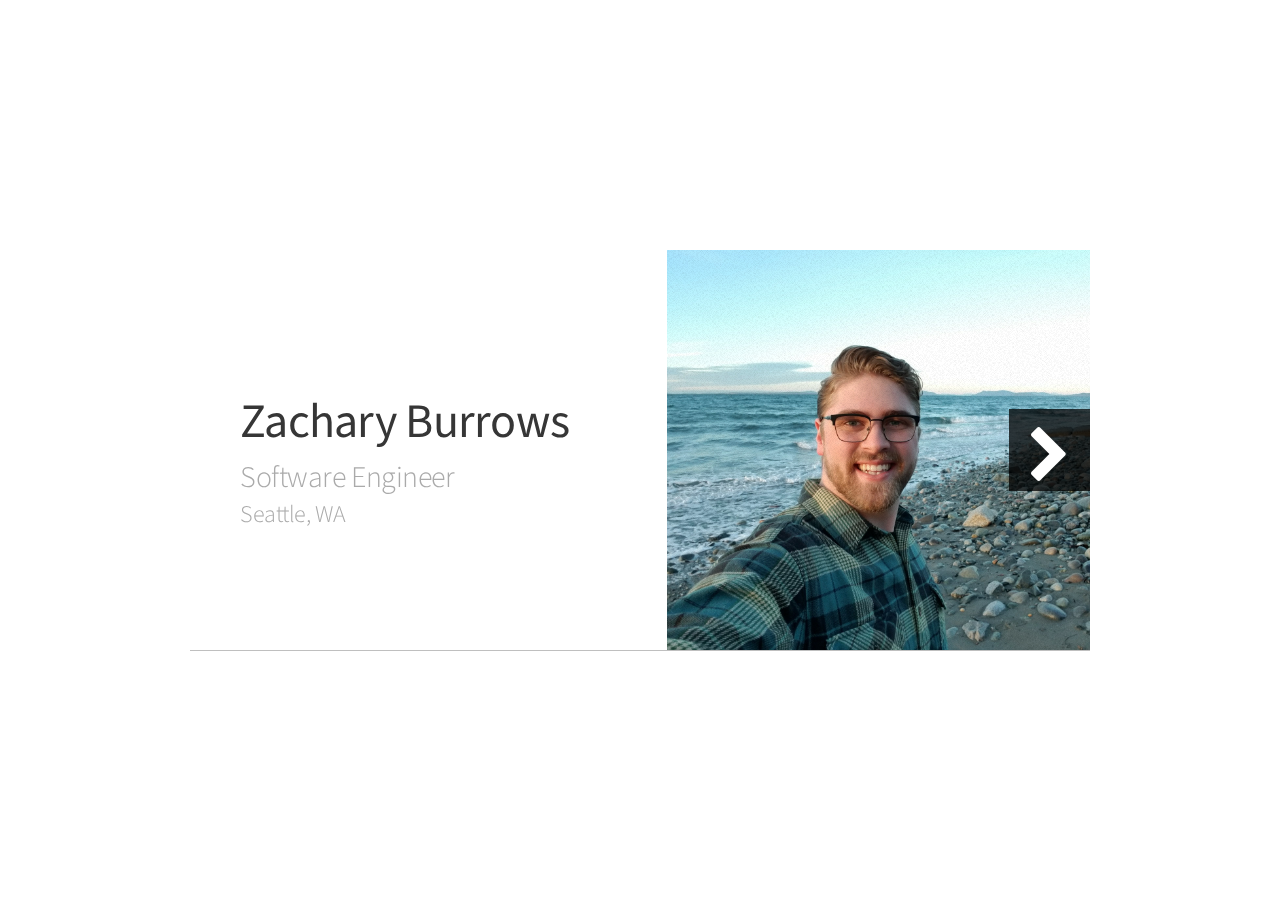
==== commit fe925826: "Fixed linkedin and facebook links. Completed personal content. Added graduate projects. Updated work" ====
--- a/index.html
+++ b/index.html
@@ -33,12 +33,14 @@
 							<article id="me" class="panel">
 								<header>
 									<h1>Zachary Burrows</h1>
-									<p>Software Engineer</p>
+									<p>Software Engineer<br><font size="5">Seattle, WA</font></p>
 								</header>
+
 								<a href="#education" class="jumplink pic">
 									<span class="arrow icon fa-chevron-right"><span>See my work</span></span>
-									<img src="images/me.jpg" alt="" />
+									<img src="images/me_beach.jpg" alt="" />
 								</a>
+
 							</article>
 
 						<!-- Education -->
@@ -47,14 +49,12 @@
 									<h1>Education</h1>
 								</header>
 								<p>
-									Bacheors of Science in Electrical Engineering, Minor in Computer Science, extra CS courses for fun, and pursuing a Masters in Computer Science.
-									
-									I guess you could say I like learning.
-									
-									Go ahead and check out my transcript! I suspect you'll find it satisfactory.
+									Pursuing a Masters in Computer Science at Georgia Tech. Bacheors of Science in Electrical Engineering at Eastern Washington University, class of 2015.
 								</p>
-									<p>ECumulative GPA:  3.70 / 4.00  (Eastern Washington University)</p>
-								
+									<p>Undergraduate GPA:  3.70 / 4.00</p>
+                                                                        <p>Graduate GPA:  "B"</p>
+
+<!--
 								<h2>Transcript Download</h2>
 								<section>
 									<div class="row">
@@ -63,26 +63,28 @@
 										</div>
 									</div>
 								</section> 
-								
+-->
 								<h2>Overview</h2>
 								<section>
 									<div class="row">
 										<div class="4u 12u$(mobile)">
 											<a class="image fit"><img src="images/georgiatech.png" alt=""></a>
-											<p>Spring 2017 - TBD</p>
+											<p>2017 - 2020</p>
 										</div>
 										<div class="4u 12u$(mobile)">
 											<a class="image fit"><img src="images/EasternWashingtonUniversity.png" alt=""></a>
-											<p>Fall 2010 - Spring 2015</p>
-										</div>
+											<p>2010 - 2015</p>
+										</div>
+										<!--
 										<div class="4u 12u$(mobile)">
 											<a class="image fit"><img src="images/SpokaneFallsCommunityCollege.gif" alt="">Fall 2009 - Spring 2010</a>
 										</div>
-									</div>
-								</section>
-
-								<section>
-									<h2>Eastern Washington University Coursework</h2>
+										-->
+									</div>
+								</section>
+
+								<section>
+									<h2>Georgia Tech Coursework</h2>
 
 									<h3><br>Computer Science</h3>
 									
@@ -95,6 +97,34 @@
 												</tr>
 											</thead>
 											<tr>
+                                                                                                <td>Graduate Computer Networks</td>
+                                                                                                <td>B</td>
+                                                                                                <td>Python, Mininet, Linux</td>
+                                                                                        </tr>
+
+											<tr>
+												<td>Introduction to Graduate Operating Systems</td> 
+												<td>B</td>
+												<td>C in Linux</td>
+											</tr>
+											</thead>
+										</table>
+								</section>
+
+								<section>
+									<h2>Eastern Washington University Coursework</h2>
+
+									<h3><br>Computer Science</h3>
+									
+										<table>
+											<thead>
+												<tr>
+													<td><strong>Title</strong></td> 
+													<td><strong>Grade</strong></td>
+													<td><strong>Language/IDE</strong></td>
+												</tr>
+											</thead>
+											<tr>
 												<td>Programming Principles I</td> 
 												<td>4.00</td>
 												<td>JAVA in JGrasp</td>
@@ -262,12 +292,29 @@
 								<header>
 									<h1>Work and Project Experience</h1>
 								</header>
-
+<!--
 								<section>
 									<h2>Resumé Download</h2>
 									<div class="4u$ 12u$(mobile)">
 										<a href="https://www.dropbox.com/s/5m5rz0taz5a165t/ZacharyBurrows%20-%20Resume.pdf?dl=1" class="image fit"><img src="images/download.png" alt=""></a>
 									</div>
+								</section>
+-->
+								<section>
+									<h2>Work</h2>
+
+									<div class="row">
+										<div class="4u 12u$(mobile)">
+											<a class="image fit"><img src="images/Itron.ico" alt=""></a>
+											<h5>Software Engineer</h5>
+											<p>May 2016 - June 2017</p>
+										</div>
+									</div>
+									<p>
+										As a software engineer in Itron Idea Labs I worked in a very entrepreneurial environment. I acted as project lead on mullion-dollar projects, wrote test procedures and criteria utilizing PHP, C, Bash, and Python.
+									<p>
+										My software experience in this role is focused on quick-turn development. We followed Agile/Scrum methodologies as-needed, and worked in a very fast-paced environment. I worked on shell scripting and embedded firmware on IoT platforms, C development for IoT applications, and was exposed to PHP and Python for backend applications.
+									</p>
 								</section>
 								
 								<section>
@@ -277,18 +324,6 @@
 									</p>
 									<div class="row">
 										<div class="4u 12u$(mobile)">
-											<a class="image fit"><img src="images/Itron.ico" alt=""></a>
-											<h5>Software Engineer</h5>
-											<p>July 2016 - Present</p>
-										</div>
-
-										<div class="4u 12u$(mobile)">
-											<a class="image fit"><img src="images/Itron.ico" alt=""></a>
-											<h5>IoT Engineering Intern</h5>
-											<p>May 2016 - July 2016</p>
-										</div>
-										
-										<div class="4u 12u$(mobile)">
 											<a class="image fit"><img src="images/Kaiser_Aluminum.ico" alt=""></a>
 											<h5>Electrical Engineering Intern</h5>
 											<p>Summer 2015</p>
@@ -311,29 +346,58 @@
 								<section>
 									<h2>Projects</h2>
 									<p>
-										I've completed a number of independent and class projects, some of which I revisit when I have ideas to improve them. This site and the Raspberry Pi web server it runs on are ongoing projects, and I'm currently working on porting my C# game "Wacky Warriors" into the Unity game engine.
+										I've completed a number of independent and class projects, some of which I revisit when I have ideas to improve them. This site and the Raspberry Pi web server it runs on are ongoing projects.
 									</p>
+									<div class="row">
+										<div class="4u 12u$(mobile)">
+											<a class="image fit"><img src="images/fileserver.png" alt=""></a>
+											<h5>Multithreaded File Server</h5>
+										</div>
+										<p>Implemented a multi-threaded file server in C that included implementations of cache, proxy, IPC in C.</p>
+									</div>
+									<div class="row">
+										<div class="4u 12u$(mobile)">
+											<a class="image fit"><img src="images/spanningtree.jpg" alt=""></a>
+											<h5>Spanning Tree</h5>
+										</div>
+										<p>Developed a distributed algorithm that implements the Spanning Tree protocol on network typologies.</p>
+									</div>
+									<div class="row">
+										<div class="4u 12u$(mobile)">
+											<a class="image fit"><img src="images/sdn_project.jpg" alt=""></a>
+											<h5>SDN Firewall</h5>
+										</div>
+										<p>Implemented robust SDN firewall using python, mininet, and pyretic.</p>
+									</div>
 									<div class="row">
 										<div class="4u 12u$(mobile)">
 											<a class="image fit"><img src="images/personalwebsite.jpg" alt=""></a>
 											<h5>Personal Website</h5>
 											<p>December 2015 - Present</p>
 										</div>
+									</div>
+									<div class="row">
 										<div class="4u 12u$(mobile)">
 											<a class="image fit"><img src="images/Raspberry_Pi.jpg" alt=""></a>
 											<h5>Raspberry Pi Web Server</h5>
 											<p>Summer 2013 - Present</p>
 										</div>
+									</div>
+									<div class="row">
 										<div class="4u 12u$(mobile)">
 											<a class="image fit"><img src="images/CSCD349_Project.png" alt=""></a>
 											<h5>Class Project: Wacky Warriors</h5>
 											<p>Spring 2015 - Present</p>
 										</div>
+									</div>
+									<div class="row">
 										<div class="4u 12u$(mobile)">
 											<a class="image fit"><img src="images/WirelessPower.jpg" alt=""></a>
 											<h5>Electrical Engineering Capstone: Wireless Power</h5>
 											<p>Spring 2014</p>
 										</div>
+									</div>
+									<div class="row">
 										<div class="4u 12u$(mobile)">
 											<a class="image fit"><img src="images/technical_writing_project.jpg" alt=""></a>
 											<h5>Class Project: Technical Writing</h5>
@@ -347,7 +411,7 @@
 								<header>
 									<h1>Awards and Scholarships</h1>
 									<p>
-										Blurb here
+										I am very honored to have have been chosen to receive a number of merit-based scholarships. Special thanks to Leroy Nosbaum of Itron for providing the Leroy Nosbaum scholarship and beginning my valuable experience at Itron!
 									</p>
 								</header>
 								<section>
@@ -355,7 +419,22 @@
 										<div class="4u 12u$(mobile)">
 											<a class="image fit"><img src="images/IEEE_PES.jpg" alt=""></a>
 											<h5>IEEE PES Scholar</h5>
-											<p>2013 and 2014 School Years</p>
+											<p>3 Years</p>
+										</div>
+										
+									</div>
+									<div class="row">
+										<div class="4u 12u$(mobile)">
+											<a class="image fit"><img src="images/nosbaum.jpg" alt=""></a>
+											<h5>Leroy Nosbaum Scholarship (Itron)</h5>
+											<p>2 Years</p>
+										</div>
+									</div>
+									<div class="row">
+										<div class="4u 12u$(mobile)">
+											<a class="image fit"><img src="images/Buick-Achievers-Logo.jpg" alt=""></a>
+											<h5>Buick Achievers Scholarship</h5>
+											<p>3 Years</p>
 										</div>
 									</div>
 								</section>
@@ -366,34 +445,30 @@
 								<header>
 									<h1>Personal</h1>
 									<p>
-										My life hasn't been all work, school, and achievement. I love giving back and getting involved to my local community. Here are some examples of volunteer activities and just fun stuff I've been a part of.
+										I love giving back to my community. Here are some examples of volunteer activities and some fun stuff I've been a part of.
 									</p>
 								</header>
 								<section>
-									<h3><br>Extracurricular Activities 1</h3>
-									
-										<table>
-											<thead>
-												<tr>
-													<td><strong>Event</strong></td> 
-													<td><strong>Description</strong></td> 
-													<td><strong>Date</strong></td> 
-												</tr>
-											</thead>
-											<tr>
-												<td>Event Example that is longisher</td> 
-												<td>Event description example that is relatively longish I suppose. I wonder what happens when it goes to another line...</td>
-												<td>Date Example</td> 
-											</tr>
-										</table>
-								</section>
-								<section>
-									<h3><br>Extracurricular Activities 2</h3>
-									<div class="row">
-										<div class="4u 12u$(mobile)">
-											<a class="image fit"><img src="images/personalwebsite.jpg" alt=""></a>
-											<h5>Personal Website</h5>
-											<p>December 2015 - Present</p>
+									<h3><br>Personal Activities</h3>
+									<div class="row">
+										<div class="4u 12u$(mobile)">
+											<a class="image fit"><img src="images/newtechnorthwest.jpg" alt=""></a>
+											<h5>New Tech Northwest</h5>
+											<p>Member Since Jan 2018</p>
+										</div>
+									</div>
+									<div class="row">
+										<div class="4u 12u$(mobile)">
+											<a class="image fit"><img src="images/StartupWeekendSpokane.jpg" alt=""></a>
+											<h5>Startup Weekend Spokane</h5>
+											<p>2013, 2014</p>
+										</div>
+									</div>
+									<div class="row">
+										<div class="4u 12u$(mobile)">
+											<a class="image fit"><img src="images/spocodegamerhack.png" alt=""></a>
+											<h5>Unity Hackathon</h5>
+											<p>Standalone Event, 2014</p>
 										</div>
 									</div>
 								</section>
@@ -412,7 +487,7 @@
 
 								<h3>Phone</h3>
 								<p>
-									503 765 9206
+									206 331 2702
 								</p>
 
 								<!--
@@ -433,8 +508,8 @@
 				<!-- Footer -->
 					<div id="footer">
 						<ul class="copyright">
-							<li><a href="https://www.facebook.com/zachary.burrows.54" class="icon fa-facebook"></a></li>
-							<li><a href="https://www.linkedin.com/in/zburrows" class="icon fa-linkedin"></a></li>
+							<li><a href="https://www.facebook.com/zachary.burrows.54" class="icon fa-facebook" target="_blank"></a></li>
+							<li><a href="https://www.linkedin.com/in/zburrows" class="icon fa-linkedin" target="_blank"></a></li>
 						</ul>
 					</div>
 
@@ -449,4 +524,4 @@
 			<script src="assets/js/main.js"></script>
 
 	</body>
-</html>+</html>
